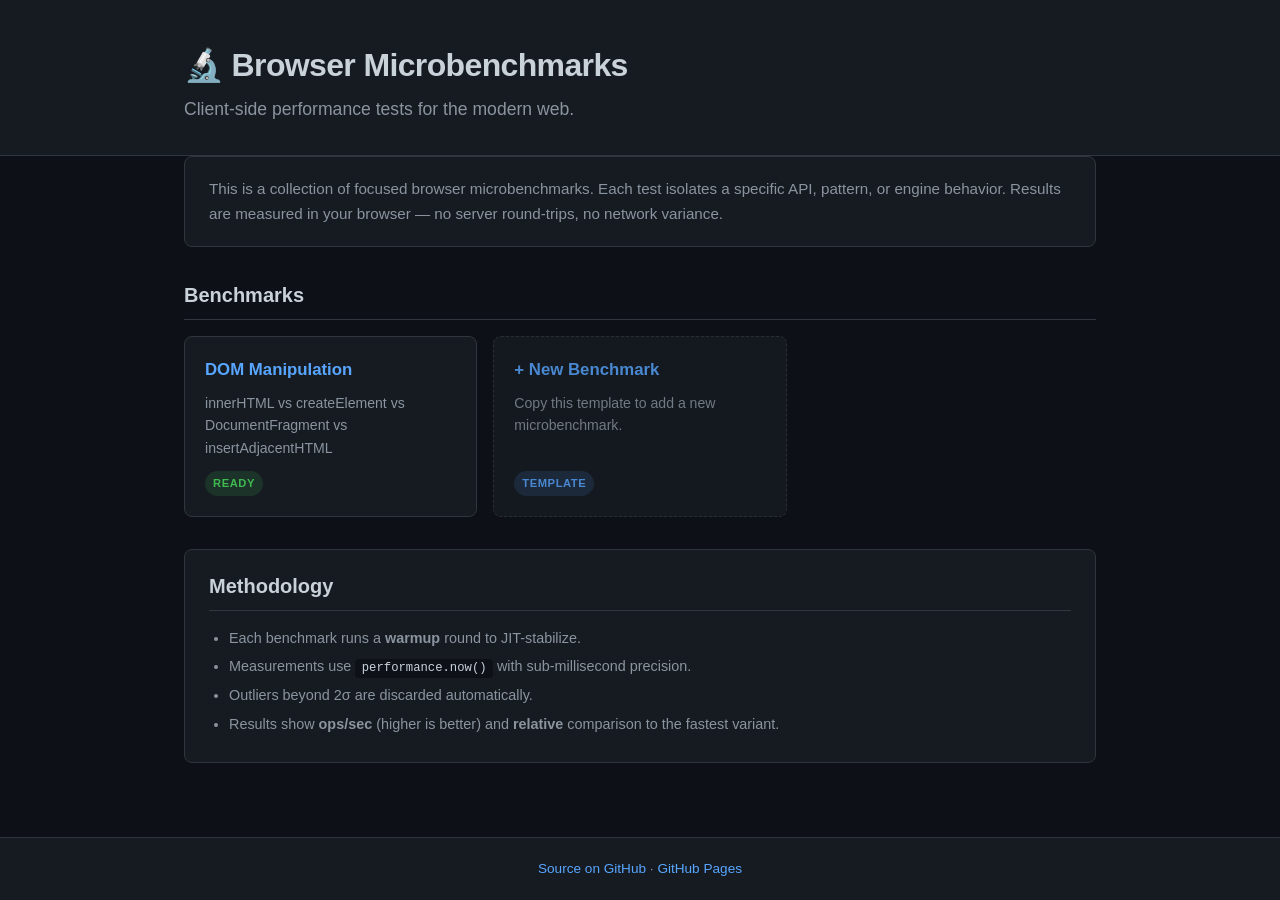
==== index.html @ fc092df7 "Initial commit: index, template, DOM manipulation benchmark, shared runner" ====
<!DOCTYPE html>
<html lang="en">
<head>
  <meta charset="UTF-8">
  <meta name="viewport" content="width=device-width, initial-scale=1.0">
  <title>Browser Microbenchmarks</title>
  <link rel="stylesheet" href="css/style.css">
</head>
<body>
  <header>
    <div class="container">
      <h1>🔬 Browser Microbenchmarks</h1>
      <p>Client-side performance tests for the modern web.</p>
    </div>
  </header>

  <main class="container">
    <section class="intro">
      <p>
        This is a collection of focused browser microbenchmarks. Each test isolates a specific
        API, pattern, or engine behavior. Results are measured in your browser — no server round-trips,
        no network variance.
      </p>
    </section>

    <section class="benchmarks-list">
      <h2>Benchmarks</h2>
      <div class="benchmarks-grid" id="benchmarks-grid">
        <!-- Benchmarks will be listed here -->
        <a href="benchmarks/dom-manipulation.html" class="benchmark-card">
          <h3>DOM Manipulation</h3>
          <p>innerHTML vs createElement vs DocumentFragment vs insertAdjacentHTML</p>
          <span class="status ready">ready</span>
        </a>

        <a href="benchmarks/template.html" class="benchmark-card template">
          <h3>+ New Benchmark</h3>
          <p>Copy this template to add a new microbenchmark.</p>
          <span class="status template">template</span>
        </a>
      </div>
    </section>

    <section class="methodology">
      <h2>Methodology</h2>
      <ul>
        <li>Each benchmark runs a <strong>warmup</strong> round to JIT-stabilize.</li>
        <li>Measurements use <code>performance.now()</code> with sub-millisecond precision.</li>
        <li>Outliers beyond 2&sigma; are discarded automatically.</li>
        <li>Results show <strong>ops/sec</strong> (higher is better) and <strong>relative</strong> comparison to the fastest variant.</li>
      </ul>
    </section>
  </main>

  <footer>
    <div class="container">
      <p>
        <a href="https://github.com/nickcoury/browser-microbenchmarks">Source on GitHub</a>
        &middot;
        <a href="https://nickcoury.github.io/browser-microbenchmarks/">GitHub Pages</a>
      </p>
    </div>
  </footer>
</body>
</html>
---- css/style.css ----
:root {
  --bg: #0d1117;
  --surface: #161b22;
  --surface-2: #1c2128;
  --border: #30363d;
  --text: #c9d1d9;
  --text-muted: #8b949e;
  --accent: #58a6ff;
  --accent-dim: #1f6feb;
  --success: #3fb950;
  --warning: #d29922;
  --danger: #f85149;
  --radius: 8px;
  --font: -apple-system, BlinkMacSystemFont, "Segoe UI", Roboto, Helvetica, Arial, sans-serif;
  --mono: "SFMono-Regular", Consolas, "Liberation Mono", Menlo, Courier, monospace;
}

* { box-sizing: border-box; margin: 0; padding: 0; }

body {
  background: var(--bg);
  color: var(--text);
  font-family: var(--font);
  line-height: 1.6;
  min-height: 100vh;
  display: flex;
  flex-direction: column;
}

.container {
  max-width: 960px;
  margin: 0 auto;
  padding: 0 1.5rem;
}

header {
  background: var(--surface);
  border-bottom: 1px solid var(--border);
  padding: 2.5rem 0 2rem;
}

header h1 {
  font-size: 2rem;
  font-weight: 700;
  letter-spacing: -0.02em;
}

header p {
  color: var(--text-muted);
  margin-top: 0.25rem;
  font-size: 1.1rem;
}

main {
  flex: 1;
  padding: 2rem 0;
}

.intro {
  background: var(--surface);
  border: 1px solid var(--border);
  border-radius: var(--radius);
  padding: 1.25rem 1.5rem;
  margin-bottom: 2rem;
  font-size: 0.95rem;
}

.intro p { color: var(--text-muted); }

h2 {
  font-size: 1.25rem;
  margin-bottom: 1rem;
  border-bottom: 1px solid var(--border);
  padding-bottom: 0.5rem;
}

.benchmarks-grid {
  display: grid;
  grid-template-columns: repeat(auto-fill, minmax(280px, 1fr));
  gap: 1rem;
  margin-bottom: 2rem;
}

.benchmark-card {
  background: var(--surface);
  border: 1px solid var(--border);
  border-radius: var(--radius);
  padding: 1.25rem;
  text-decoration: none;
  color: inherit;
  transition: border-color 0.15s, transform 0.1s;
  display: flex;
  flex-direction: column;
}

.benchmark-card:hover {
  border-color: var(--accent);
  transform: translateY(-2px);
}

.benchmark-card.template {
  border-style: dashed;
  opacity: 0.8;
}

.benchmark-card.template:hover { opacity: 1; }

.benchmark-card h3 {
  font-size: 1.05rem;
  margin-bottom: 0.5rem;
  color: var(--accent);
}

.benchmark-card p {
  color: var(--text-muted);
  font-size: 0.88rem;
  flex: 1;
}

.status {
  display: inline-block;
  font-size: 0.7rem;
  font-weight: 600;
  text-transform: uppercase;
  letter-spacing: 0.05em;
  padding: 0.2rem 0.5rem;
  border-radius: 999px;
  margin-top: 0.75rem;
  align-self: flex-start;
}

.status.ready { background: rgba(63,185,80,0.15); color: var(--success); }
.status.template { background: rgba(88,166,255,0.15); color: var(--accent); }

.methodology {
  background: var(--surface);
  border: 1px solid var(--border);
  border-radius: var(--radius);
  padding: 1.25rem 1.5rem;
}

.methodology ul {
  margin-left: 1.25rem;
  color: var(--text-muted);
  font-size: 0.9rem;
}

.methodology li { margin-bottom: 0.35rem; }

.methodology code {
  background: var(--bg);
  padding: 0.15rem 0.4rem;
  border-radius: 4px;
  font-family: var(--mono);
  font-size: 0.85em;
  color: var(--text);
}

/* ===== Benchmark page styles ===== */

.benchmark-page h2 { margin-top: 1.5rem; }

.controls {
  display: flex;
  gap: 0.75rem;
  margin: 1rem 0;
  flex-wrap: wrap;
}

.btn {
  background: var(--accent-dim);
  color: #fff;
  border: none;
  padding: 0.55rem 1.1rem;
  border-radius: var(--radius);
  font-size: 0.9rem;
  font-weight: 600;
  cursor: pointer;
  transition: background 0.15s;
}

.btn:hover { background: var(--accent); }

.btn:disabled { opacity: 0.5; cursor: not-allowed; }

.btn-secondary {
  background: var(--surface-2);
  border: 1px solid var(--border);
  color: var(--text);
}

.btn-secondary:hover { background: var(--border); }

.results-table {
  width: 100%;
  border-collapse: collapse;
  margin: 1rem 0;
  font-size: 0.9rem;
}

.results-table th,
.results-table td {
  padding: 0.6rem 0.75rem;
  text-align: left;
  border-bottom: 1px solid var(--border);
}

.results-table th {
  color: var(--text-muted);
  font-weight: 600;
  font-size: 0.8rem;
  text-transform: uppercase;
  letter-spacing: 0.04em;
}

.results-table .rank { width: 40px; text-align: center; }
.results-table .ops { text-align: right; font-family: var(--mono); }
.results-table .relative { text-align: right; font-family: var(--mono); }
.results-table .bar-cell { width: 40%; padding: 0; }

.bar-bg {
  background: var(--bg);
  height: 22px;
  border-radius: 4px;
  overflow: hidden;
  margin: 4px 0;
}

.bar-fill {
  height: 100%;
  background: linear-gradient(90deg, var(--accent-dim), var(--accent));
  border-radius: 4px;
  transition: width 0.4s ease;
  min-width: 2px;
}

.chart-container {
  background: var(--surface);
  border: 1px solid var(--border);
  border-radius: var(--radius);
  padding: 1rem;
  margin: 1rem 0;
  min-height: 200px;
}

.config-panel {
  background: var(--surface);
  border: 1px solid var(--border);
  border-radius: var(--radius);
  padding: 1rem 1.25rem;
  margin: 1rem 0;
}

.config-panel label {
  display: inline-block;
  min-width: 140px;
  color: var(--text-muted);
  font-size: 0.9rem;
}

.config-panel input[type="number"] {
  background: var(--bg);
  border: 1px solid var(--border);
  color: var(--text);
  padding: 0.35rem 0.6rem;
  border-radius: 4px;
  font-family: var(--mono);
  font-size: 0.9rem;
  width: 100px;
}

.config-row { margin-bottom: 0.6rem; }

.log {
  background: var(--bg);
  border: 1px solid var(--border);
  border-radius: var(--radius);
  padding: 0.75rem 1rem;
  font-family: var(--mono);
  font-size: 0.8rem;
  color: var(--text-muted);
  max-height: 200px;
  overflow-y: auto;
  white-space: pre-wrap;
  margin-top: 1rem;
}

.description {
  background: var(--surface);
  border: 1px solid var(--border);
  border-radius: var(--radius);
  padding: 1rem 1.25rem;
  margin-bottom: 1rem;
}

.description p { color: var(--text-muted); font-size: 0.92rem; }

.back-link {
  display: inline-flex;
  align-items: center;
  gap: 0.4rem;
  color: var(--accent);
  text-decoration: none;
  font-size: 0.9rem;
  margin-bottom: 0.5rem;
}

.back-link:hover { text-decoration: underline; }

footer {
  background: var(--surface);
  border-top: 1px solid var(--border);
  padding: 1.25rem 0;
  text-align: center;
  font-size: 0.85rem;
  color: var(--text-muted);
}

footer a { color: var(--accent); text-decoration: none; }

@media (max-width: 600px) {
  .benchmarks-grid { grid-template-columns: 1fr; }
  .results-table .bar-cell { display: none; }
}
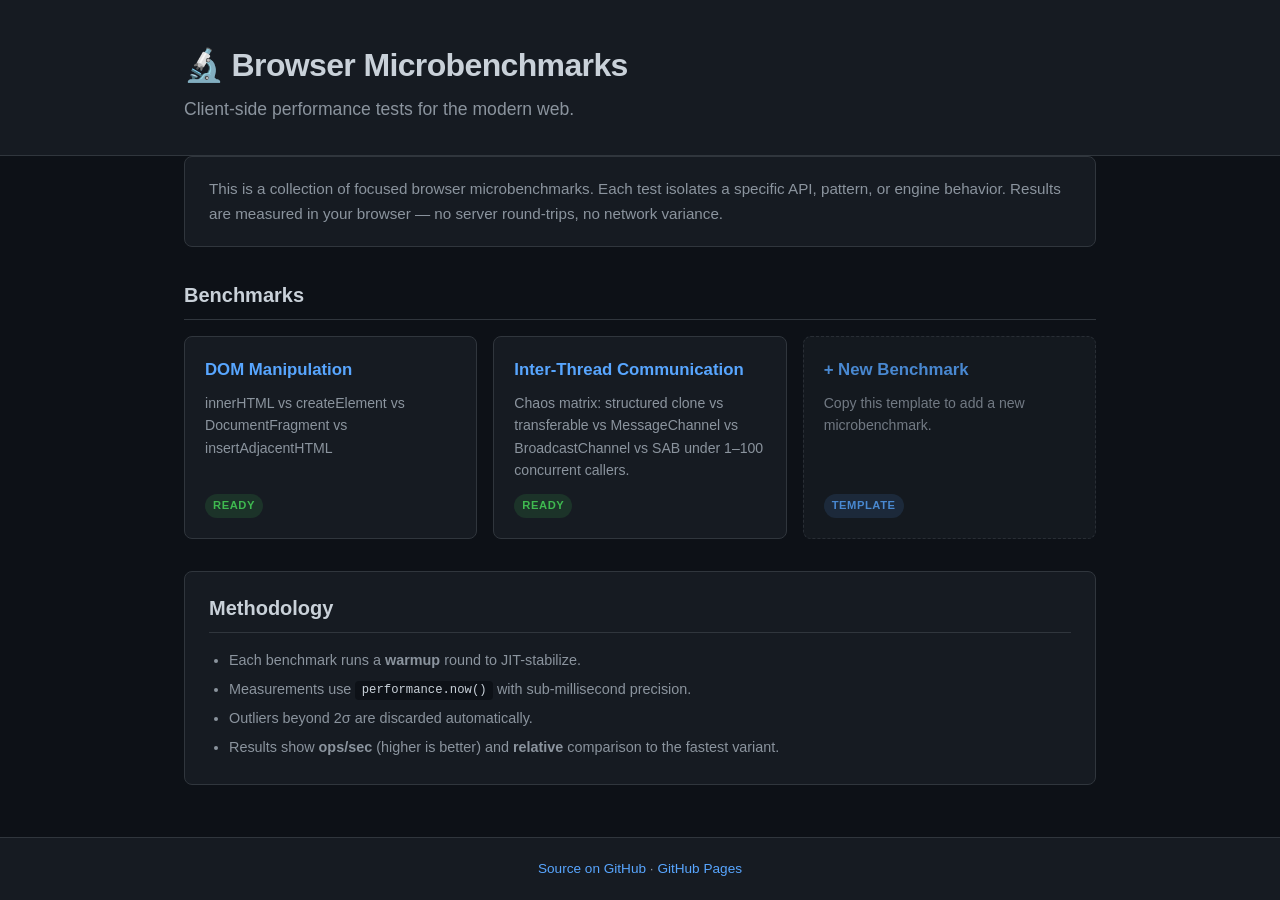
==== commit 7944c4f8: "Add inter-thread communication chaos matrix benchmark" ====
--- a/index.html
+++ b/index.html
@@ -33,6 +33,12 @@
           <span class="status ready">ready</span>
         </a>
 
+        <a href="benchmarks/inter-thread-communication.html" class="benchmark-card">
+          <h3>Inter-Thread Communication</h3>
+          <p>Chaos matrix: structured clone vs transferable vs MessageChannel vs BroadcastChannel vs SAB under 1–100 concurrent callers.</p>
+          <span class="status ready">ready</span>
+        </a>
+
         <a href="benchmarks/template.html" class="benchmark-card template">
           <h3>+ New Benchmark</h3>
           <p>Copy this template to add a new microbenchmark.</p>
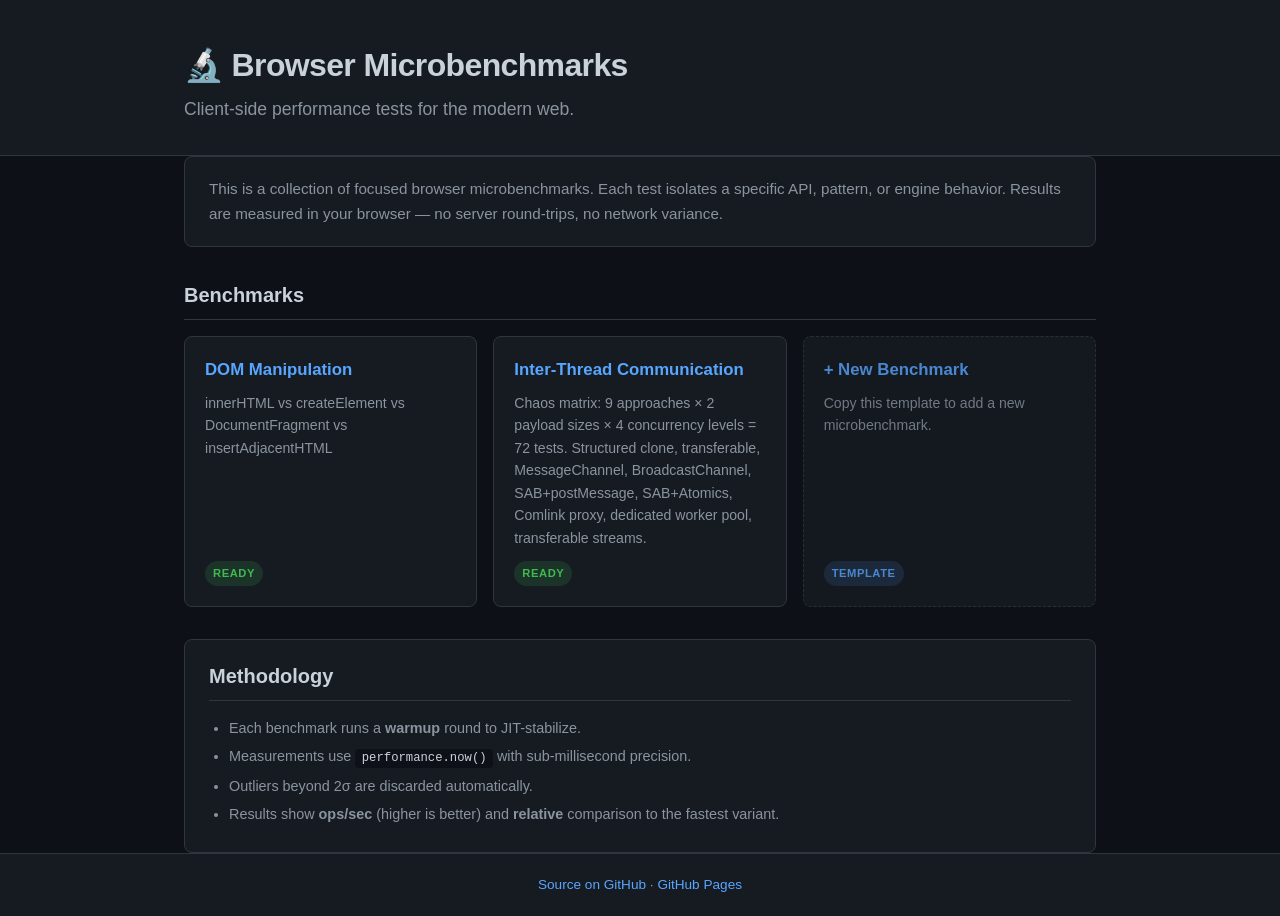
==== commit 6f774aba: "Add Comlink proxy, dedicated worker pool, and transferable streams approaches to chaos matrix" ====
--- a/index.html
+++ b/index.html
@@ -35,7 +35,7 @@
 
         <a href="benchmarks/inter-thread-communication.html" class="benchmark-card">
           <h3>Inter-Thread Communication</h3>
-          <p>Chaos matrix: structured clone vs transferable vs MessageChannel vs BroadcastChannel vs SAB under 1–100 concurrent callers.</p>
+          <p>Chaos matrix: 9 approaches × 2 payload sizes × 4 concurrency levels = 72 tests. Structured clone, transferable, MessageChannel, BroadcastChannel, SAB+postMessage, SAB+Atomics, Comlink proxy, dedicated worker pool, transferable streams.</p>
           <span class="status ready">ready</span>
         </a>
 
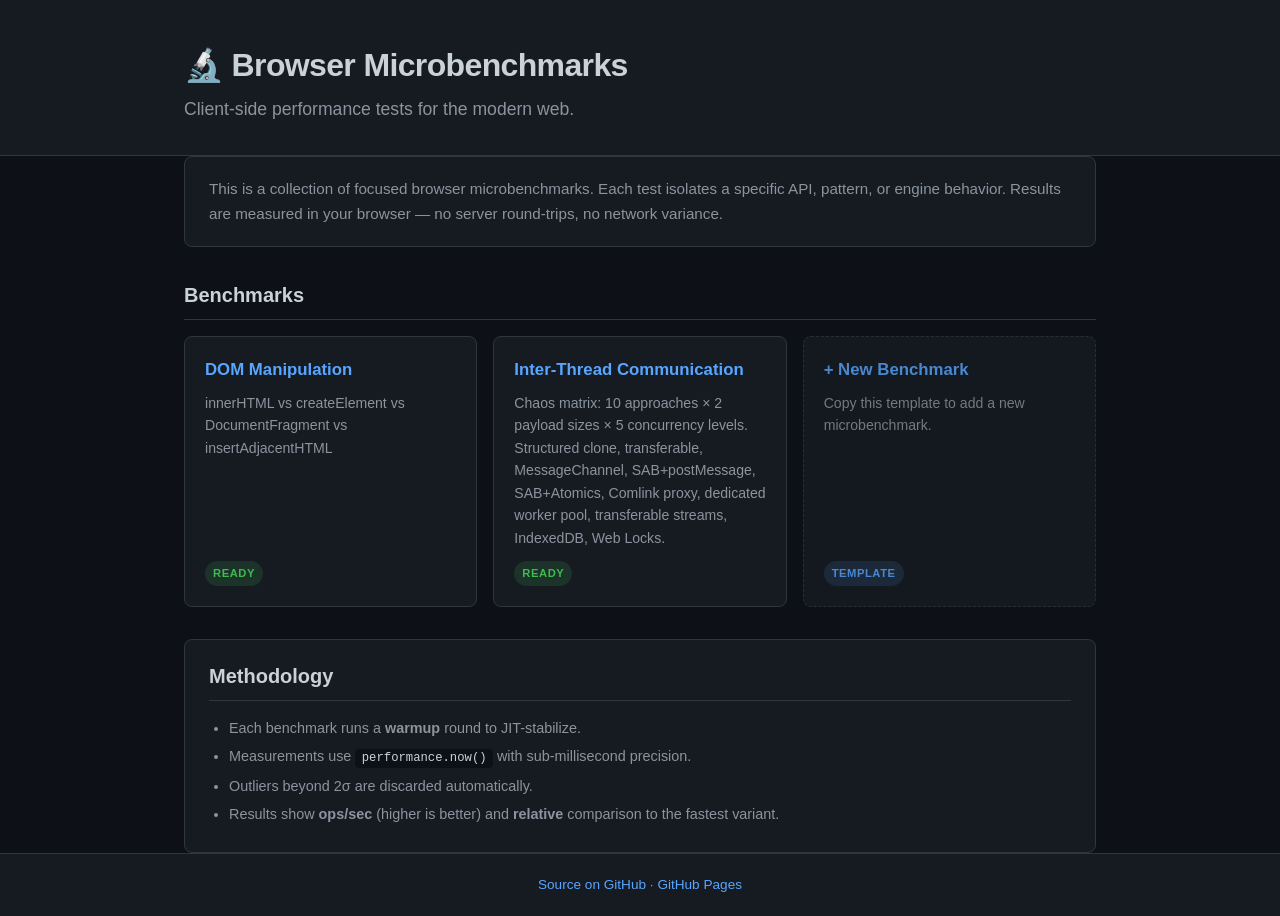
==== commit 4b49177a: "Fix BroadcastChannel infinite loop, replace with IndexedDB and Web Locks approaches" ====
--- a/index.html
+++ b/index.html
@@ -35,7 +35,7 @@
 
         <a href="benchmarks/inter-thread-communication.html" class="benchmark-card">
           <h3>Inter-Thread Communication</h3>
-          <p>Chaos matrix: 9 approaches × 2 payload sizes × 4 concurrency levels = 72 tests. Structured clone, transferable, MessageChannel, BroadcastChannel, SAB+postMessage, SAB+Atomics, Comlink proxy, dedicated worker pool, transferable streams.</p>
+          <p>Chaos matrix: 10 approaches × 2 payload sizes × 5 concurrency levels. Structured clone, transferable, MessageChannel, SAB+postMessage, SAB+Atomics, Comlink proxy, dedicated worker pool, transferable streams, IndexedDB, Web Locks.</p>
           <span class="status ready">ready</span>
         </a>
 
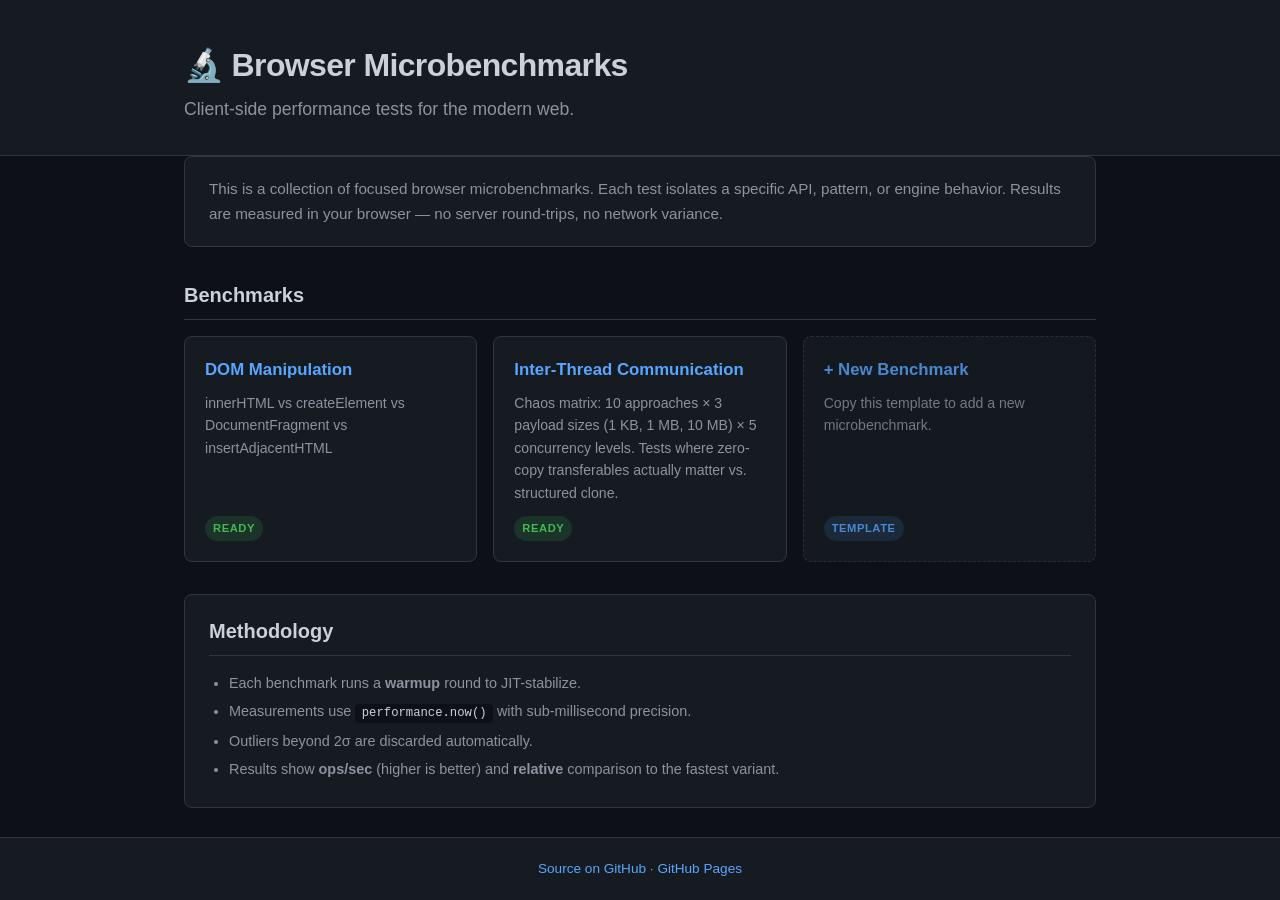
==== commit 7807aee4: "Add 10 MB payload option to show where transferable zero-copy dominates" ====
--- a/index.html
+++ b/index.html
@@ -35,7 +35,7 @@
 
         <a href="benchmarks/inter-thread-communication.html" class="benchmark-card">
           <h3>Inter-Thread Communication</h3>
-          <p>Chaos matrix: 10 approaches × 2 payload sizes × 5 concurrency levels. Structured clone, transferable, MessageChannel, SAB+postMessage, SAB+Atomics, Comlink proxy, dedicated worker pool, transferable streams, IndexedDB, Web Locks.</p>
+          <p>Chaos matrix: 10 approaches × 3 payload sizes (1 KB, 1 MB, 10 MB) × 5 concurrency levels. Tests where zero-copy transferables actually matter vs. structured clone.</p>
           <span class="status ready">ready</span>
         </a>
 
